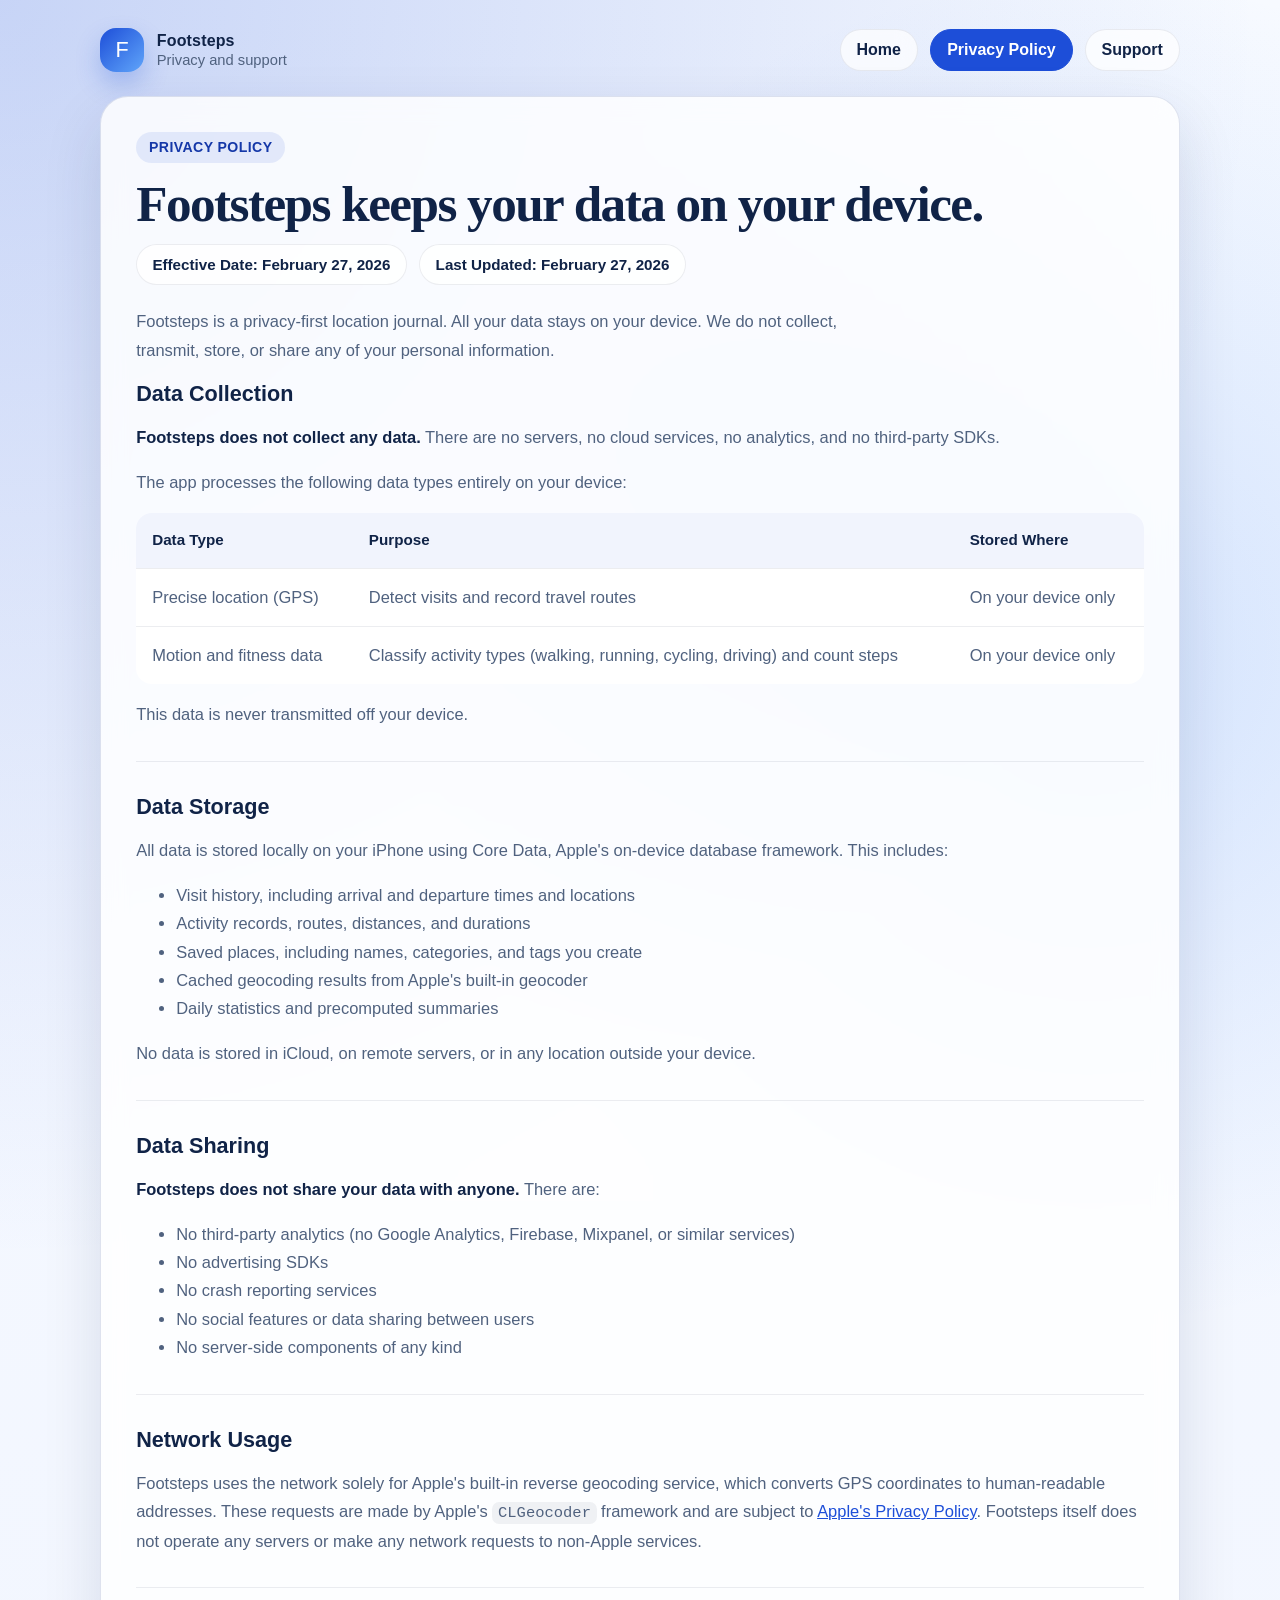
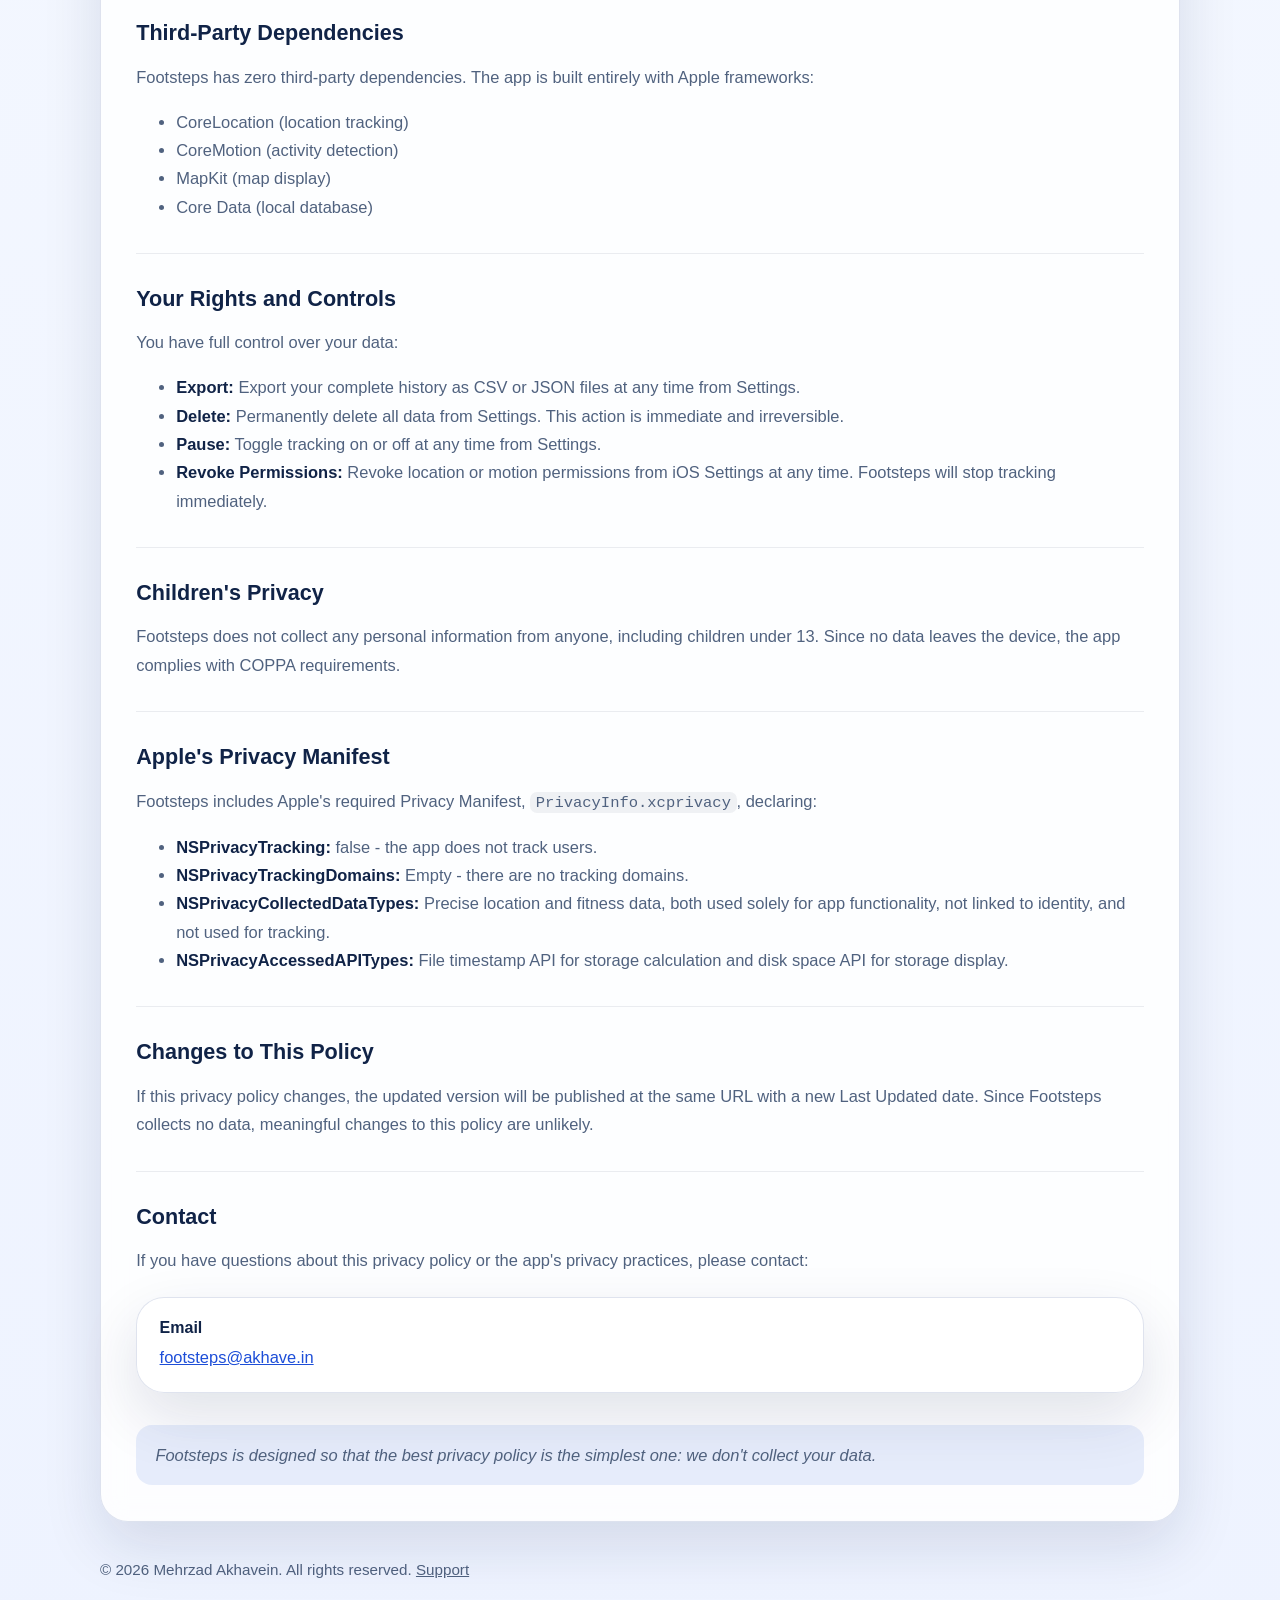
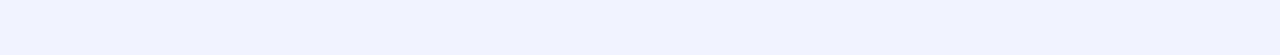
==== privacy/index.html @ 679100d1 "Initial Footsteps Pages site" ====
<!doctype html>
<html lang="en-CA">
  <head>
    <meta charset="utf-8">
    <meta name="viewport" content="width=device-width, initial-scale=1">
    <title>Footsteps Privacy Policy</title>
    <meta
      name="description"
      content="Privacy policy for Footsteps, a privacy-first location journal."
    >
    <link rel="canonical" href="https://footsteps.akhave.in/privacy/">
    <link rel="stylesheet" href="../styles.css">
  </head>
  <body>
    <div class="page">
      <header class="masthead">
        <a class="brand" href="../">
          <span class="brand-mark" aria-hidden="true">F</span>
          <span class="brand-copy">
            <strong>Footsteps</strong>
            <span>Privacy and support</span>
          </span>
        </a>
        <nav class="nav" aria-label="Primary">
          <a href="../">Home</a>
          <a class="active" href="./" aria-current="page">Privacy Policy</a>
          <a href="../support/">Support</a>
        </nav>
      </header>

      <main class="policy">
        <span class="eyebrow">Privacy Policy</span>
        <h1>Footsteps keeps your data on your device.</h1>
        <div class="policy-meta">
          <span class="pill">Effective Date: February 27, 2026</span>
          <span class="pill">Last Updated: February 27, 2026</span>
        </div>
        <p class="lede">
          Footsteps is a privacy-first location journal. All your data stays on your device. We do
          not collect, transmit, store, or share any of your personal information.
        </p>

        <section>
          <h2>Data Collection</h2>
          <p>
            <strong>Footsteps does not collect any data.</strong> There are no servers, no cloud
            services, no analytics, and no third-party SDKs.
          </p>
          <p>The app processes the following data types entirely on your device:</p>
          <table>
            <thead>
              <tr>
                <th scope="col">Data Type</th>
                <th scope="col">Purpose</th>
                <th scope="col">Stored Where</th>
              </tr>
            </thead>
            <tbody>
              <tr>
                <td>Precise location (GPS)</td>
                <td>Detect visits and record travel routes</td>
                <td>On your device only</td>
              </tr>
              <tr>
                <td>Motion and fitness data</td>
                <td>Classify activity types (walking, running, cycling, driving) and count steps</td>
                <td>On your device only</td>
              </tr>
            </tbody>
          </table>
          <p>This data is never transmitted off your device.</p>
        </section>

        <section>
          <h2>Data Storage</h2>
          <p>
            All data is stored locally on your iPhone using Core Data, Apple&apos;s on-device
            database framework. This includes:
          </p>
          <ul>
            <li>Visit history, including arrival and departure times and locations</li>
            <li>Activity records, routes, distances, and durations</li>
            <li>Saved places, including names, categories, and tags you create</li>
            <li>Cached geocoding results from Apple&apos;s built-in geocoder</li>
            <li>Daily statistics and precomputed summaries</li>
          </ul>
          <p>No data is stored in iCloud, on remote servers, or in any location outside your device.</p>
        </section>

        <section>
          <h2>Data Sharing</h2>
          <p><strong>Footsteps does not share your data with anyone.</strong> There are:</p>
          <ul>
            <li>No third-party analytics (no Google Analytics, Firebase, Mixpanel, or similar services)</li>
            <li>No advertising SDKs</li>
            <li>No crash reporting services</li>
            <li>No social features or data sharing between users</li>
            <li>No server-side components of any kind</li>
          </ul>
        </section>

        <section>
          <h2>Network Usage</h2>
          <p>
            Footsteps uses the network solely for Apple&apos;s built-in reverse geocoding service,
            which converts GPS coordinates to human-readable addresses. These requests are made by
            Apple&apos;s <code>CLGeocoder</code> framework and are subject to
            <a href="https://www.apple.com/legal/privacy/">Apple&apos;s Privacy Policy</a>.
            Footsteps itself does not operate any servers or make any network requests to non-Apple
            services.
          </p>
        </section>

        <section>
          <h2>Third-Party Dependencies</h2>
          <p>
            Footsteps has zero third-party dependencies. The app is built entirely with Apple
            frameworks:
          </p>
          <ul>
            <li>CoreLocation (location tracking)</li>
            <li>CoreMotion (activity detection)</li>
            <li>MapKit (map display)</li>
            <li>Core Data (local database)</li>
          </ul>
        </section>

        <section>
          <h2>Your Rights and Controls</h2>
          <p>You have full control over your data:</p>
          <ul>
            <li><strong>Export:</strong> Export your complete history as CSV or JSON files at any time from Settings.</li>
            <li><strong>Delete:</strong> Permanently delete all data from Settings. This action is immediate and irreversible.</li>
            <li><strong>Pause:</strong> Toggle tracking on or off at any time from Settings.</li>
            <li><strong>Revoke Permissions:</strong> Revoke location or motion permissions from iOS Settings at any time. Footsteps will stop tracking immediately.</li>
          </ul>
        </section>

        <section>
          <h2>Children&apos;s Privacy</h2>
          <p>
            Footsteps does not collect any personal information from anyone, including children
            under 13. Since no data leaves the device, the app complies with COPPA requirements.
          </p>
        </section>

        <section>
          <h2>Apple&apos;s Privacy Manifest</h2>
          <p>
            Footsteps includes Apple&apos;s required Privacy Manifest,
            <code>PrivacyInfo.xcprivacy</code>, declaring:
          </p>
          <ul>
            <li><strong>NSPrivacyTracking:</strong> false - the app does not track users.</li>
            <li><strong>NSPrivacyTrackingDomains:</strong> Empty - there are no tracking domains.</li>
            <li><strong>NSPrivacyCollectedDataTypes:</strong> Precise location and fitness data, both used solely for app functionality, not linked to identity, and not used for tracking.</li>
            <li><strong>NSPrivacyAccessedAPITypes:</strong> File timestamp API for storage calculation and disk space API for storage display.</li>
          </ul>
        </section>

        <section>
          <h2>Changes to This Policy</h2>
          <p>
            If this privacy policy changes, the updated version will be published at the same URL
            with a new Last Updated date. Since Footsteps collects no data, meaningful changes to
            this policy are unlikely.
          </p>
        </section>

        <section>
          <h2>Contact</h2>
          <p>If you have questions about this privacy policy or the app&apos;s privacy practices, please contact:</p>
          <div class="contact-card">
            <strong>Email</strong>
            <p><a href="mailto:footsteps@akhave.in">footsteps@akhave.in</a></p>
          </div>
          <p class="quote">
            Footsteps is designed so that the best privacy policy is the simplest one: we don&apos;t
            collect your data.
          </p>
        </section>
      </main>

      <footer class="footer">
        <p>
          © 2026 Mehrzad Akhavein. All rights reserved. <a href="../support/">Support</a>
        </p>
      </footer>
    </div>
  </body>
</html>
---- styles.css ----
:root {
  color-scheme: light;
  --bg: #eef3ff;
  --bg-accent: #dbe7ff;
  --surface: rgba(255, 255, 255, 0.84);
  --surface-strong: rgba(255, 255, 255, 0.96);
  --surface-border: rgba(28, 62, 132, 0.14);
  --text: #102347;
  --muted: #50627f;
  --primary: #1d4ed8;
  --primary-deep: #1538a8;
  --primary-soft: rgba(29, 78, 216, 0.1);
  --shadow: 0 24px 60px rgba(16, 35, 71, 0.12);
  --radius-xl: 28px;
  --radius-lg: 22px;
  --radius-md: 16px;
  --content-width: 1080px;
}

* {
  box-sizing: border-box;
}

html {
  font-size: 16px;
}

body {
  margin: 0;
  min-height: 100vh;
  font-family: "Avenir Next", "Segoe UI", "Helvetica Neue", sans-serif;
  color: var(--text);
  background:
    radial-gradient(circle at top left, rgba(29, 78, 216, 0.22), transparent 36%),
    radial-gradient(circle at 85% 20%, rgba(59, 130, 246, 0.18), transparent 24%),
    linear-gradient(180deg, #f7faff 0%, var(--bg) 100%);
}

a {
  color: var(--primary);
}

a:hover {
  color: var(--primary-deep);
}

.page {
  width: min(100% - 2rem, var(--content-width));
  margin: 0 auto;
  padding: 1.25rem 0 4rem;
}

.masthead {
  display: flex;
  align-items: center;
  justify-content: space-between;
  gap: 1rem;
  padding: 0.5rem 0 1.5rem;
}

.brand {
  display: inline-flex;
  align-items: center;
  gap: 0.8rem;
  color: inherit;
  text-decoration: none;
}

.brand-mark {
  display: inline-flex;
  align-items: center;
  justify-content: center;
  width: 2.75rem;
  height: 2.75rem;
  border-radius: 1rem;
  background: linear-gradient(135deg, var(--primary) 0%, #60a5fa 100%);
  color: #fff;
  font-size: 1.35rem;
  box-shadow: 0 12px 24px rgba(29, 78, 216, 0.25);
}

.brand-copy {
  display: flex;
  flex-direction: column;
  gap: 0.15rem;
}

.brand-copy strong {
  font-size: 1rem;
  font-weight: 700;
  letter-spacing: 0.01em;
}

.brand-copy span {
  color: var(--muted);
  font-size: 0.92rem;
}

.nav {
  display: flex;
  flex-wrap: wrap;
  gap: 0.75rem;
}

.nav a {
  display: inline-flex;
  align-items: center;
  justify-content: center;
  min-height: 2.5rem;
  padding: 0.7rem 1rem;
  border-radius: 999px;
  background: rgba(255, 255, 255, 0.72);
  border: 1px solid rgba(16, 35, 71, 0.08);
  text-decoration: none;
  font-weight: 600;
  color: var(--text);
  backdrop-filter: blur(10px);
}

.nav a.active,
.nav a:hover {
  background: var(--primary);
  border-color: var(--primary);
  color: #fff;
}

.hero,
.panel,
.policy,
.support-card,
.contact-card {
  background: var(--surface);
  border: 1px solid var(--surface-border);
  border-radius: var(--radius-xl);
  box-shadow: var(--shadow);
  backdrop-filter: blur(12px);
}

.hero {
  overflow: hidden;
  padding: 2.5rem;
  position: relative;
}

.hero::after {
  content: "";
  position: absolute;
  inset: auto -8rem -8rem auto;
  width: 18rem;
  height: 18rem;
  border-radius: 50%;
  background: radial-gradient(circle, rgba(96, 165, 250, 0.3), transparent 65%);
}

.eyebrow {
  display: inline-flex;
  align-items: center;
  gap: 0.45rem;
  padding: 0.45rem 0.8rem;
  border-radius: 999px;
  background: var(--primary-soft);
  color: var(--primary-deep);
  font-size: 0.88rem;
  font-weight: 700;
  letter-spacing: 0.03em;
  text-transform: uppercase;
}

.hero h1,
.policy h1,
.support-card h1 {
  margin: 1rem 0 0.85rem;
  font-family: "Iowan Old Style", "Palatino Linotype", "Book Antiqua", serif;
  font-size: clamp(2.3rem, 5vw, 4.4rem);
  line-height: 0.96;
  letter-spacing: -0.03em;
}

.policy h1,
.support-card h1 {
  font-size: clamp(2rem, 4vw, 3.25rem);
}

.hero p,
.lede,
.support-card p,
.policy p,
.policy li,
.policy td,
.policy th {
  color: var(--muted);
  font-size: 1.03rem;
  line-height: 1.72;
}

.hero p,
.lede,
.support-card .lede {
  max-width: 48rem;
  font-size: 1.12rem;
}

.hero-actions {
  display: flex;
  flex-wrap: wrap;
  gap: 0.9rem;
  margin-top: 1.7rem;
}

.button,
.button-secondary {
  display: inline-flex;
  align-items: center;
  justify-content: center;
  min-height: 3rem;
  padding: 0.85rem 1.15rem;
  border-radius: 999px;
  border: 1px solid transparent;
  text-decoration: none;
  font-weight: 700;
}

.button {
  background: var(--primary);
  color: #fff;
}

.button:hover {
  background: var(--primary-deep);
  color: #fff;
}

.button-secondary {
  background: rgba(255, 255, 255, 0.75);
  border-color: rgba(16, 35, 71, 0.1);
  color: var(--text);
}

.button-secondary:hover {
  background: rgba(255, 255, 255, 0.96);
}

.grid {
  display: grid;
  grid-template-columns: repeat(12, 1fr);
  gap: 1.2rem;
  margin-top: 1.35rem;
}

.panel {
  padding: 1.5rem;
}

.panel h2,
.policy h2,
.support-card h2 {
  margin: 0 0 0.65rem;
  font-size: 1.35rem;
}

.panel p {
  margin: 0;
  color: var(--muted);
  line-height: 1.65;
}

.span-7 {
  grid-column: span 7;
}

.span-5 {
  grid-column: span 5;
}

.metric-list,
.link-list,
.support-list {
  margin: 0;
  padding-left: 1.2rem;
  color: var(--muted);
}

.metric-list li,
.link-list li,
.support-list li {
  margin-bottom: 0.65rem;
}

.policy,
.support-card {
  padding: 2.2rem;
}

.policy-meta {
  display: flex;
  flex-wrap: wrap;
  gap: 0.8rem;
  margin: 1rem 0 1.4rem;
}

.pill {
  display: inline-flex;
  align-items: center;
  gap: 0.5rem;
  padding: 0.7rem 0.95rem;
  border-radius: 999px;
  background: rgba(255, 255, 255, 0.82);
  border: 1px solid rgba(16, 35, 71, 0.08);
  color: var(--text);
  font-size: 0.95rem;
  font-weight: 600;
}

.policy section + section,
.support-card section + section {
  margin-top: 2rem;
  padding-top: 2rem;
  border-top: 1px solid rgba(16, 35, 71, 0.08);
}

.policy strong,
.support-card strong,
.panel strong {
  color: var(--text);
}

code {
  padding: 0.12rem 0.35rem;
  border-radius: 0.45rem;
  background: rgba(16, 35, 71, 0.06);
  font-family: "SFMono-Regular", "Menlo", "Monaco", monospace;
  font-size: 0.94em;
}

.policy table {
  width: 100%;
  border-collapse: collapse;
  overflow: hidden;
  margin-top: 1rem;
  border-radius: var(--radius-md);
  background: var(--surface-strong);
}

.policy th,
.policy td {
  padding: 0.9rem 1rem;
  text-align: left;
  vertical-align: top;
  border-bottom: 1px solid rgba(16, 35, 71, 0.08);
}

.policy th {
  color: var(--text);
  background: rgba(29, 78, 216, 0.06);
  font-size: 0.95rem;
}

.policy tr:last-child td {
  border-bottom: 0;
}

.quote {
  margin: 2rem 0 0;
  padding: 1rem 1.2rem;
  border-radius: var(--radius-md);
  background: var(--primary-soft);
  color: var(--primary-deep);
  font-style: italic;
}

.contact-card {
  margin-top: 1.4rem;
  padding: 1.3rem 1.4rem;
  background: var(--surface-strong);
}

.contact-card p {
  margin: 0.4rem 0 0;
}

.footer {
  padding: 1.5rem 0 0;
  color: var(--muted);
  font-size: 0.95rem;
}

.footer a {
  color: inherit;
}

@media (max-width: 860px) {
  .page {
    width: min(100% - 1.2rem, var(--content-width));
    padding-top: 0.8rem;
  }

  .masthead {
    flex-direction: column;
    align-items: flex-start;
  }

  .hero,
  .policy,
  .support-card {
    padding: 1.5rem;
  }

  .span-7,
  .span-5 {
    grid-column: 1 / -1;
  }
}

@media (max-width: 640px) {
  .nav {
    width: 100%;
  }

  .nav a {
    flex: 1 1 100%;
  }

  .policy table,
  .policy thead,
  .policy tbody,
  .policy th,
  .policy td,
  .policy tr {
    display: block;
  }

  .policy thead {
    display: none;
  }

  .policy tr {
    margin-bottom: 0.85rem;
    border-radius: var(--radius-md);
    background: var(--surface-strong);
    overflow: hidden;
  }

  .policy td {
    border: 0;
    padding: 0.8rem 1rem;
  }

  .policy td::before {
    display: block;
    margin-bottom: 0.15rem;
    color: var(--text);
    font-size: 0.82rem;
    font-weight: 700;
    text-transform: uppercase;
    letter-spacing: 0.04em;
  }

  .policy td:nth-child(1)::before {
    content: "Data Type";
  }

  .policy td:nth-child(2)::before {
    content: "Purpose";
  }

  .policy td:nth-child(3)::before {
    content: "Stored Where";
  }
}
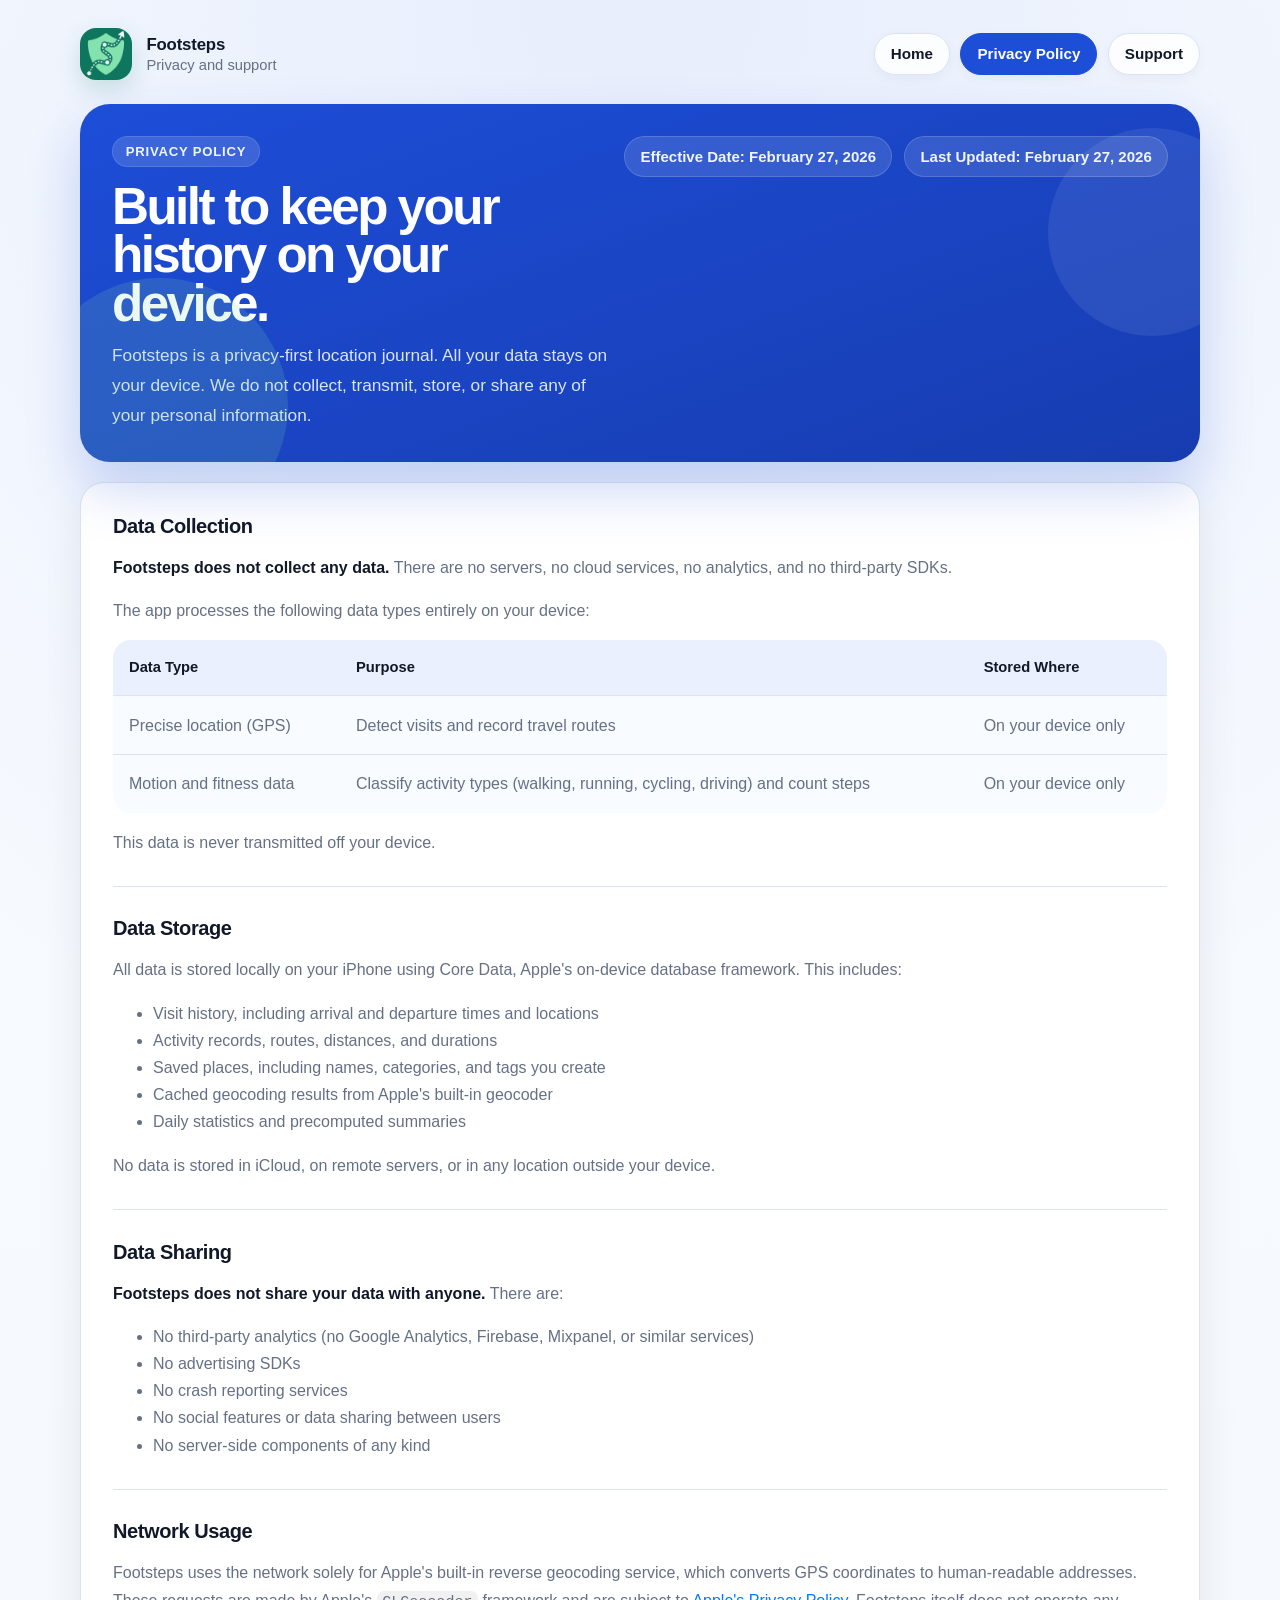
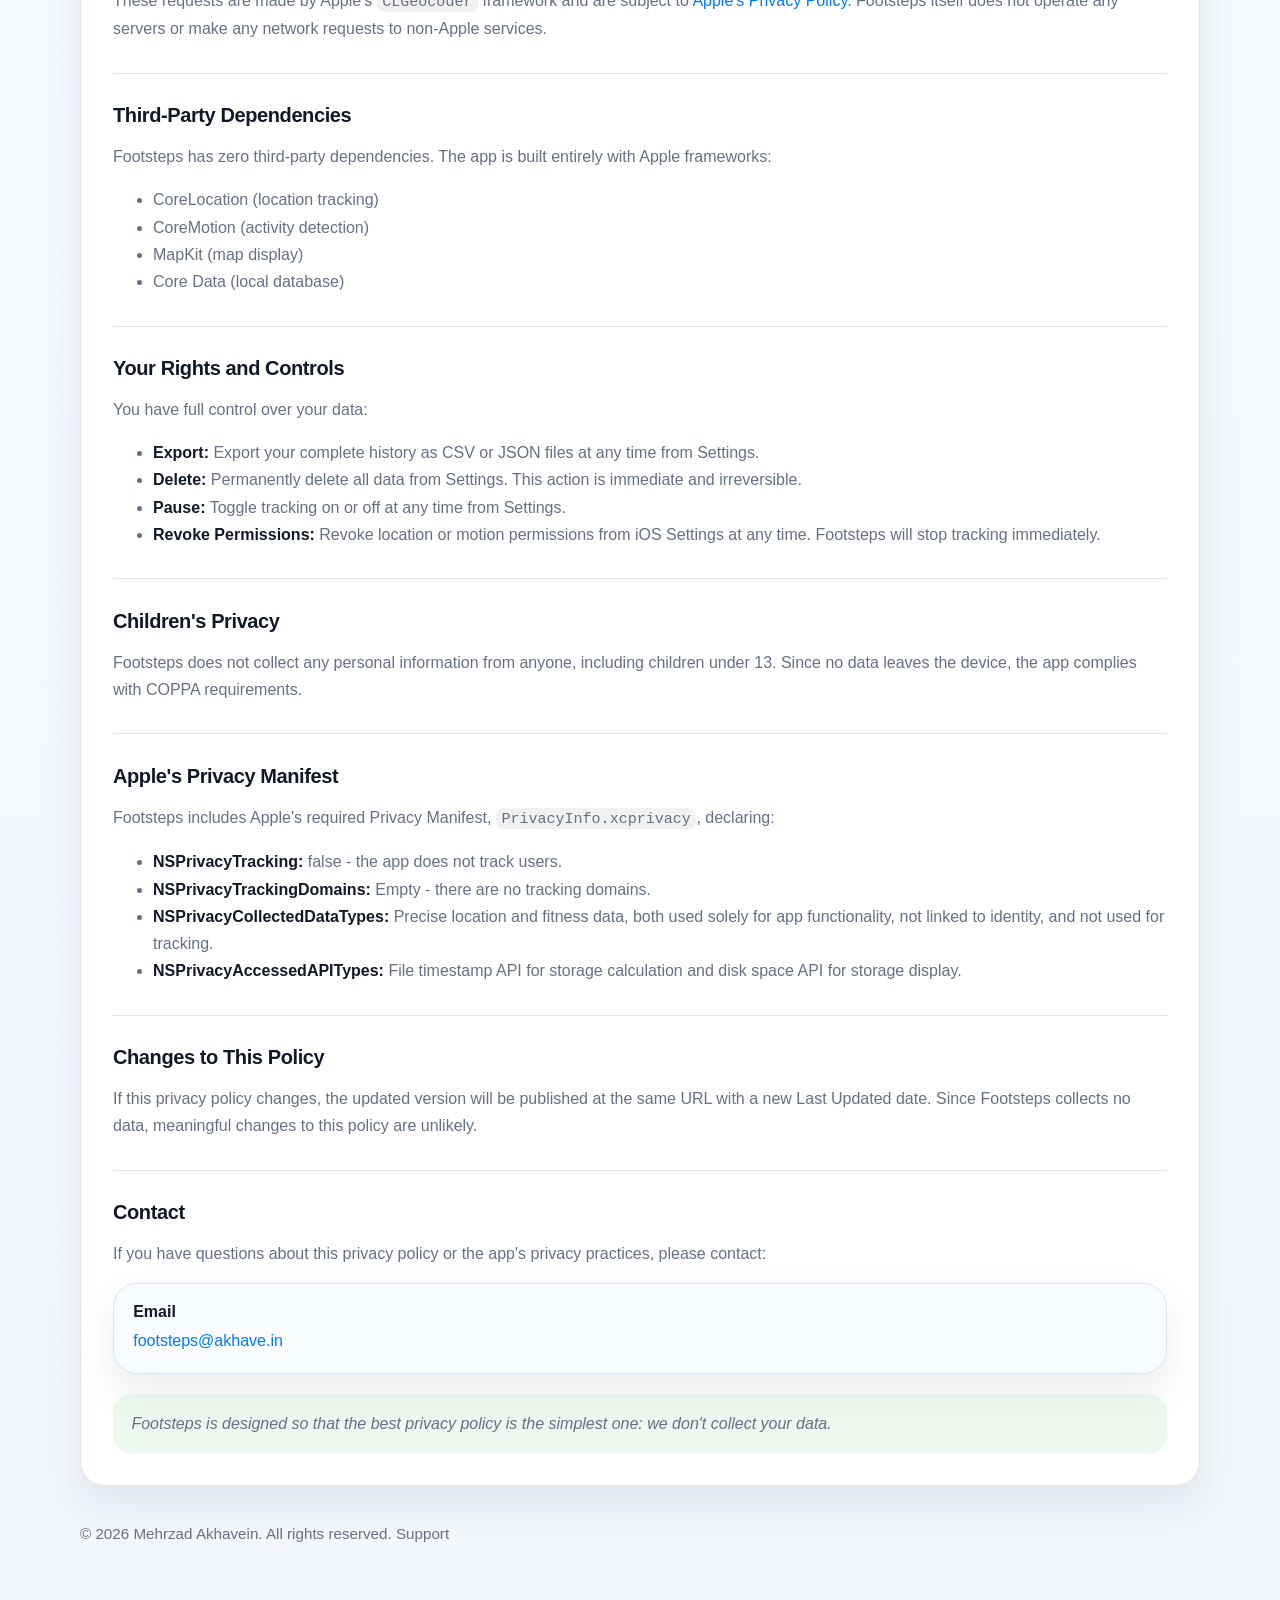
==== commit c88da550: "Match Pages theme to app branding" ====
--- a/privacy/index.html
+++ b/privacy/index.html
@@ -4,18 +4,20 @@
     <meta charset="utf-8">
     <meta name="viewport" content="width=device-width, initial-scale=1">
     <title>Footsteps Privacy Policy</title>
+    <meta name="theme-color" content="#1D4ED8">
     <meta
       name="description"
       content="Privacy policy for Footsteps, a privacy-first location journal."
     >
     <link rel="canonical" href="https://footsteps.akhave.in/privacy/">
+    <link rel="icon" type="image/png" href="../assets/app-icon.png">
     <link rel="stylesheet" href="../styles.css">
   </head>
   <body>
     <div class="page">
       <header class="masthead">
         <a class="brand" href="../">
-          <span class="brand-mark" aria-hidden="true">F</span>
+          <img class="brand-mark" src="../assets/app-icon.png" alt="">
           <span class="brand-copy">
             <strong>Footsteps</strong>
             <span>Privacy and support</span>
@@ -28,18 +30,23 @@
         </nav>
       </header>
 
-      <main class="policy">
-        <span class="eyebrow">Privacy Policy</span>
-        <h1>Footsteps keeps your data on your device.</h1>
-        <div class="policy-meta">
-          <span class="pill">Effective Date: February 27, 2026</span>
-          <span class="pill">Last Updated: February 27, 2026</span>
-        </div>
-        <p class="lede">
-          Footsteps is a privacy-first location journal. All your data stays on your device. We do
-          not collect, transmit, store, or share any of your personal information.
-        </p>
+      <main class="content-stack">
+        <section class="page-banner">
+          <div>
+            <span class="eyebrow">Privacy Policy</span>
+            <h1>Built to keep your history on your device.</h1>
+            <p class="lede">
+              Footsteps is a privacy-first location journal. All your data stays on your device. We
+              do not collect, transmit, store, or share any of your personal information.
+            </p>
+          </div>
+          <div class="policy-meta">
+            <span class="pill">Effective Date: February 27, 2026</span>
+            <span class="pill">Last Updated: February 27, 2026</span>
+          </div>
+        </section>
 
+        <article class="policy-card">
         <section>
           <h2>Data Collection</h2>
           <p>
@@ -179,6 +186,7 @@
             collect your data.
           </p>
         </section>
+        </article>
       </main>
 
       <footer class="footer">
--- a/styles.css
+++ b/styles.css
@@ -1,20 +1,23 @@
 :root {
   color-scheme: light;
-  --bg: #eef3ff;
-  --bg-accent: #dbe7ff;
-  --surface: rgba(255, 255, 255, 0.84);
-  --surface-strong: rgba(255, 255, 255, 0.96);
-  --surface-border: rgba(28, 62, 132, 0.14);
-  --text: #102347;
-  --muted: #50627f;
-  --primary: #1d4ed8;
-  --primary-deep: #1538a8;
-  --primary-soft: rgba(29, 78, 216, 0.1);
-  --shadow: 0 24px 60px rgba(16, 35, 71, 0.12);
-  --radius-xl: 28px;
-  --radius-lg: 22px;
-  --radius-md: 16px;
-  --content-width: 1080px;
+  --launch-blue: #1d4ed8;
+  --launch-blue-deep: #173cb0;
+  --accent-blue: #007aff;
+  --accent-blue-dark: #0a84ff;
+  --mint: #84d8aa;
+  --mint-deep: #147a68;
+  --bg: #f3f6fb;
+  --bg-soft: #e8eef8;
+  --surface: #ffffff;
+  --surface-alt: #f8fbff;
+  --surface-border: #dbe4f0;
+  --text: #111827;
+  --muted: #667085;
+  --shadow: 0 18px 40px rgba(17, 24, 39, 0.08);
+  --radius-xl: 30px;
+  --radius-lg: 24px;
+  --radius-md: 18px;
+  --content-width: 1120px;
 }
 
 * {
@@ -28,26 +31,45 @@
 body {
   margin: 0;
   min-height: 100vh;
-  font-family: "Avenir Next", "Segoe UI", "Helvetica Neue", sans-serif;
+  font-family: -apple-system, BlinkMacSystemFont, "SF Pro Text", "Segoe UI", sans-serif;
   color: var(--text);
   background:
-    radial-gradient(circle at top left, rgba(29, 78, 216, 0.22), transparent 36%),
-    radial-gradient(circle at 85% 20%, rgba(59, 130, 246, 0.18), transparent 24%),
-    linear-gradient(180deg, #f7faff 0%, var(--bg) 100%);
+    radial-gradient(circle at top, rgba(29, 78, 216, 0.08), transparent 35%),
+    linear-gradient(180deg, #f8fbff 0%, var(--bg) 100%);
 }
 
 a {
-  color: var(--primary);
+  color: var(--accent-blue);
+  text-decoration: none;
 }
 
 a:hover {
-  color: var(--primary-deep);
+  color: var(--launch-blue);
+}
+
+a:focus-visible,
+button:focus-visible {
+  outline: 3px solid rgba(0, 122, 255, 0.3);
+  outline-offset: 3px;
+}
+
+img {
+  max-width: 100%;
+  display: block;
+}
+
+code {
+  padding: 0.1rem 0.35rem;
+  border-radius: 0.45rem;
+  background: rgba(17, 24, 39, 0.06);
+  font-family: "SFMono-Regular", "Menlo", "Monaco", monospace;
+  font-size: 0.94em;
 }
 
 .page {
   width: min(100% - 2rem, var(--content-width));
   margin: 0 auto;
-  padding: 1.25rem 0 4rem;
+  padding: 1rem 0 4rem;
 }
 
 .masthead {
@@ -55,40 +77,33 @@
   align-items: center;
   justify-content: space-between;
   gap: 1rem;
-  padding: 0.5rem 0 1.5rem;
+  padding: 0.75rem 0 1.5rem;
 }
 
 .brand {
   display: inline-flex;
   align-items: center;
-  gap: 0.8rem;
+  gap: 0.9rem;
   color: inherit;
-  text-decoration: none;
 }
 
 .brand-mark {
-  display: inline-flex;
-  align-items: center;
-  justify-content: center;
-  width: 2.75rem;
-  height: 2.75rem;
+  width: 3.25rem;
+  height: 3.25rem;
   border-radius: 1rem;
-  background: linear-gradient(135deg, var(--primary) 0%, #60a5fa 100%);
-  color: #fff;
-  font-size: 1.35rem;
-  box-shadow: 0 12px 24px rgba(29, 78, 216, 0.25);
+  box-shadow: 0 10px 24px rgba(20, 122, 104, 0.18);
 }
 
 .brand-copy {
   display: flex;
   flex-direction: column;
-  gap: 0.15rem;
+  gap: 0.1rem;
 }
 
 .brand-copy strong {
-  font-size: 1rem;
+  font-size: 1.05rem;
   font-weight: 700;
-  letter-spacing: 0.01em;
+  letter-spacing: -0.01em;
 }
 
 .brand-copy span {
@@ -99,112 +114,122 @@
 .nav {
   display: flex;
   flex-wrap: wrap;
-  gap: 0.75rem;
+  gap: 0.65rem;
 }
 
 .nav a {
   display: inline-flex;
   align-items: center;
   justify-content: center;
-  min-height: 2.5rem;
+  min-height: 2.65rem;
   padding: 0.7rem 1rem;
   border-radius: 999px;
-  background: rgba(255, 255, 255, 0.72);
-  border: 1px solid rgba(16, 35, 71, 0.08);
-  text-decoration: none;
+  background: rgba(255, 255, 255, 0.88);
+  border: 1px solid var(--surface-border);
+  color: var(--text);
+  font-size: 0.95rem;
   font-weight: 600;
-  color: var(--text);
-  backdrop-filter: blur(10px);
+  box-shadow: 0 4px 12px rgba(17, 24, 39, 0.04);
 }
 
 .nav a.active,
 .nav a:hover {
-  background: var(--primary);
-  border-color: var(--primary);
+  background: var(--launch-blue);
+  border-color: var(--launch-blue);
   color: #fff;
 }
 
 .hero,
-.panel,
-.policy,
-.support-card,
-.contact-card {
-  background: var(--surface);
-  border: 1px solid var(--surface-border);
+.page-banner {
+  position: relative;
+  overflow: hidden;
   border-radius: var(--radius-xl);
-  box-shadow: var(--shadow);
-  backdrop-filter: blur(12px);
-}
-
-.hero {
-  overflow: hidden;
-  padding: 2.5rem;
-  position: relative;
-}
-
-.hero::after {
+  background: linear-gradient(160deg, var(--launch-blue) 0%, var(--launch-blue-deep) 100%);
+  box-shadow: 0 28px 54px rgba(29, 78, 216, 0.22);
+}
+
+.hero::before,
+.page-banner::before {
   content: "";
   position: absolute;
-  inset: auto -8rem -8rem auto;
-  width: 18rem;
-  height: 18rem;
+  inset: auto auto -4.5rem -3rem;
+  width: 16rem;
+  height: 16rem;
   border-radius: 50%;
-  background: radial-gradient(circle, rgba(96, 165, 250, 0.3), transparent 65%);
+  background: rgba(132, 216, 170, 0.16);
+}
+
+.hero::after,
+.page-banner::after {
+  content: "";
+  position: absolute;
+  inset: 1.5rem -3.5rem auto auto;
+  width: 13rem;
+  height: 13rem;
+  border-radius: 50%;
+  background: rgba(255, 255, 255, 0.08);
+}
+
+.hero {
+  display: grid;
+  grid-template-columns: minmax(0, 1.2fr) minmax(280px, 0.8fr);
+  gap: 1.4rem;
+  padding: 2.2rem;
+}
+
+.page-banner {
+  display: grid;
+  grid-template-columns: minmax(0, 1fr) auto;
+  gap: 1rem;
+  padding: 2rem;
 }
 
 .eyebrow {
   display: inline-flex;
   align-items: center;
   gap: 0.45rem;
+  width: fit-content;
   padding: 0.45rem 0.8rem;
   border-radius: 999px;
-  background: var(--primary-soft);
-  color: var(--primary-deep);
-  font-size: 0.88rem;
+  background: rgba(255, 255, 255, 0.14);
+  border: 1px solid rgba(255, 255, 255, 0.12);
+  color: #eff6ff;
+  font-size: 0.82rem;
   font-weight: 700;
-  letter-spacing: 0.03em;
+  letter-spacing: 0.06em;
   text-transform: uppercase;
 }
 
 .hero h1,
-.policy h1,
-.support-card h1 {
-  margin: 1rem 0 0.85rem;
-  font-family: "Iowan Old Style", "Palatino Linotype", "Book Antiqua", serif;
-  font-size: clamp(2.3rem, 5vw, 4.4rem);
-  line-height: 0.96;
-  letter-spacing: -0.03em;
-}
-
-.policy h1,
-.support-card h1 {
-  font-size: clamp(2rem, 4vw, 3.25rem);
+.page-banner h1 {
+  margin: 0.95rem 0 0.8rem;
+  max-width: 12ch;
+  color: #fff;
+  font-family: -apple-system, BlinkMacSystemFont, "SF Pro Display", sans-serif;
+  font-size: clamp(2.35rem, 4.8vw, 4.5rem);
+  line-height: 0.95;
+  letter-spacing: -0.05em;
+}
+
+.page-banner h1 {
+  max-width: 14ch;
+  font-size: clamp(2rem, 4vw, 3.4rem);
 }
 
 .hero p,
-.lede,
-.support-card p,
-.policy p,
-.policy li,
-.policy td,
-.policy th {
-  color: var(--muted);
-  font-size: 1.03rem;
+.page-banner p {
+  margin: 0;
+  max-width: 40rem;
+  color: rgba(239, 246, 255, 0.9);
+  font-size: 1.08rem;
   line-height: 1.72;
-}
-
-.hero p,
-.lede,
-.support-card .lede {
-  max-width: 48rem;
-  font-size: 1.12rem;
 }
 
 .hero-actions {
   display: flex;
   flex-wrap: wrap;
-  gap: 0.9rem;
-  margin-top: 1.7rem;
+  gap: 0.85rem;
+  margin-top: 1.5rem;
 }
 
 .button,
@@ -216,35 +241,99 @@
   padding: 0.85rem 1.15rem;
   border-radius: 999px;
   border: 1px solid transparent;
-  text-decoration: none;
   font-weight: 700;
 }
 
 .button {
-  background: var(--primary);
+  background: #fff;
+  color: var(--launch-blue);
+}
+
+.button:hover {
+  color: var(--launch-blue-deep);
+}
+
+.button-secondary {
+  background: rgba(255, 255, 255, 0.08);
+  border-color: rgba(255, 255, 255, 0.16);
   color: #fff;
 }
 
-.button:hover {
-  background: var(--primary-deep);
+.button-secondary:hover {
   color: #fff;
-}
-
-.button-secondary {
-  background: rgba(255, 255, 255, 0.75);
-  border-color: rgba(16, 35, 71, 0.1);
-  color: var(--text);
-}
-
-.button-secondary:hover {
-  background: rgba(255, 255, 255, 0.96);
+  background: rgba(255, 255, 255, 0.14);
+}
+
+.hero-preview {
+  position: relative;
+  z-index: 1;
+  align-self: stretch;
+  padding: 1.35rem;
+  border-radius: 26px;
+  background: linear-gradient(180deg, rgba(20, 122, 104, 0.96), rgba(19, 101, 88, 0.96));
+  border: 1px solid rgba(255, 255, 255, 0.08);
+  color: #ecfdf5;
+  box-shadow: inset 0 1px 0 rgba(255, 255, 255, 0.1);
+}
+
+.hero-preview::after {
+  content: "";
+  position: absolute;
+  inset: auto -2rem -2rem auto;
+  width: 8rem;
+  height: 8rem;
+  border-radius: 50%;
+  background: rgba(132, 216, 170, 0.2);
+}
+
+.hero-icon {
+  width: 5.5rem;
+  height: 5.5rem;
+  border-radius: 1.5rem;
+  box-shadow: 0 16px 32px rgba(0, 0, 0, 0.16);
+}
+
+.hero-preview-copy {
+  margin-top: 1rem;
+}
+
+.hero-preview-copy strong {
+  display: block;
+  font-size: 1.25rem;
+  font-weight: 700;
+}
+
+.hero-preview-copy span {
+  display: block;
+  margin-top: 0.2rem;
+  color: rgba(236, 253, 245, 0.84);
+}
+
+.hero-list {
+  margin: 1.15rem 0 0;
+  padding-left: 1.2rem;
+}
+
+.hero-list li {
+  margin-bottom: 0.8rem;
+  line-height: 1.55;
 }
 
 .grid {
   display: grid;
-  grid-template-columns: repeat(12, 1fr);
-  gap: 1.2rem;
-  margin-top: 1.35rem;
+  grid-template-columns: repeat(12, minmax(0, 1fr));
+  gap: 1rem;
+  margin-top: 1.2rem;
+}
+
+.panel,
+.policy-card,
+.support-card,
+.contact-card {
+  background: var(--surface);
+  border: 1px solid var(--surface-border);
+  border-radius: var(--radius-lg);
+  box-shadow: var(--shadow);
 }
 
 .panel {
@@ -252,16 +341,21 @@
 }
 
 .panel h2,
-.policy h2,
+.policy-card h2,
 .support-card h2 {
   margin: 0 0 0.65rem;
-  font-size: 1.35rem;
-}
-
-.panel p {
-  margin: 0;
+  font-size: 1.25rem;
+  letter-spacing: -0.02em;
+}
+
+.panel p,
+.support-card p,
+.policy-card p,
+.policy-card li,
+.policy-card td,
+.policy-card th {
   color: var(--muted);
-  line-height: 1.65;
+  line-height: 1.7;
 }
 
 .span-7 {
@@ -276,106 +370,111 @@
 .link-list,
 .support-list {
   margin: 0;
-  padding-left: 1.2rem;
+  padding-left: 1.15rem;
   color: var(--muted);
 }
 
 .metric-list li,
 .link-list li,
 .support-list li {
-  margin-bottom: 0.65rem;
-}
-
-.policy,
+  margin-bottom: 0.7rem;
+}
+
+.content-stack {
+  display: grid;
+  gap: 1.2rem;
+}
+
+.policy-card,
 .support-card {
-  padding: 2.2rem;
+  padding: 2rem;
 }
 
 .policy-meta {
   display: flex;
   flex-wrap: wrap;
-  gap: 0.8rem;
-  margin: 1rem 0 1.4rem;
+  gap: 0.75rem;
+  justify-content: flex-end;
+  align-content: flex-start;
+  position: relative;
+  z-index: 1;
 }
 
 .pill {
   display: inline-flex;
   align-items: center;
-  gap: 0.5rem;
+  min-height: 2.5rem;
   padding: 0.7rem 0.95rem;
   border-radius: 999px;
-  background: rgba(255, 255, 255, 0.82);
-  border: 1px solid rgba(16, 35, 71, 0.08);
-  color: var(--text);
-  font-size: 0.95rem;
+  background: rgba(255, 255, 255, 0.12);
+  border: 1px solid rgba(255, 255, 255, 0.16);
+  color: #eff6ff;
+  font-size: 0.94rem;
   font-weight: 600;
 }
 
-.policy section + section,
+.lede {
+  margin-top: 0.85rem;
+  font-size: 1.08rem;
+  line-height: 1.72;
+}
+
+.policy-card section + section,
 .support-card section + section {
-  margin-top: 2rem;
-  padding-top: 2rem;
-  border-top: 1px solid rgba(16, 35, 71, 0.08);
-}
-
-.policy strong,
+  margin-top: 1.9rem;
+  padding-top: 1.9rem;
+  border-top: 1px solid var(--surface-border);
+}
+
+.policy-card strong,
 .support-card strong,
 .panel strong {
   color: var(--text);
 }
 
-code {
-  padding: 0.12rem 0.35rem;
-  border-radius: 0.45rem;
-  background: rgba(16, 35, 71, 0.06);
-  font-family: "SFMono-Regular", "Menlo", "Monaco", monospace;
-  font-size: 0.94em;
-}
-
-.policy table {
+.policy-card table {
   width: 100%;
   border-collapse: collapse;
-  overflow: hidden;
   margin-top: 1rem;
   border-radius: var(--radius-md);
-  background: var(--surface-strong);
-}
-
-.policy th,
-.policy td {
-  padding: 0.9rem 1rem;
+  overflow: hidden;
+  background: var(--surface-alt);
+}
+
+.policy-card th,
+.policy-card td {
+  padding: 0.95rem 1rem;
   text-align: left;
   vertical-align: top;
-  border-bottom: 1px solid rgba(16, 35, 71, 0.08);
-}
-
-.policy th {
+  border-bottom: 1px solid var(--surface-border);
+}
+
+.policy-card th {
   color: var(--text);
   background: rgba(29, 78, 216, 0.06);
-  font-size: 0.95rem;
-}
-
-.policy tr:last-child td {
+  font-size: 0.92rem;
+}
+
+.policy-card tr:last-child td {
   border-bottom: 0;
 }
 
-.quote {
-  margin: 2rem 0 0;
-  padding: 1rem 1.2rem;
-  border-radius: var(--radius-md);
-  background: var(--primary-soft);
-  color: var(--primary-deep);
-  font-style: italic;
-}
-
 .contact-card {
-  margin-top: 1.4rem;
-  padding: 1.3rem 1.4rem;
-  background: var(--surface-strong);
+  padding: 1.15rem 1.2rem;
+  background: var(--surface-alt);
 }
 
 .contact-card p {
   margin: 0.4rem 0 0;
+}
+
+.quote {
+  margin: 1.25rem 0 0;
+  padding: 1rem 1.15rem;
+  border-radius: var(--radius-md);
+  background: rgba(132, 216, 170, 0.16);
+  color: #125748;
+  font-style: italic;
 }
 
 .footer {
@@ -388,10 +487,25 @@
   color: inherit;
 }
 
-@media (max-width: 860px) {
+@media (max-width: 920px) {
+  .hero,
+  .page-banner {
+    grid-template-columns: 1fr;
+  }
+
+  .policy-meta {
+    justify-content: flex-start;
+  }
+
+  .span-7,
+  .span-5 {
+    grid-column: 1 / -1;
+  }
+}
+
+@media (max-width: 760px) {
   .page {
-    width: min(100% - 1.2rem, var(--content-width));
-    padding-top: 0.8rem;
+    width: min(100% - 1.1rem, var(--content-width));
   }
 
   .masthead {
@@ -400,18 +514,12 @@
   }
 
   .hero,
-  .policy,
+  .page-banner,
+  .policy-card,
   .support-card {
-    padding: 1.5rem;
-  }
-
-  .span-7,
-  .span-5 {
-    grid-column: 1 / -1;
-  }
-}
-
-@media (max-width: 640px) {
+    padding: 1.35rem;
+  }
+
   .nav {
     width: 100%;
   }
@@ -419,51 +527,53 @@
   .nav a {
     flex: 1 1 100%;
   }
-
-  .policy table,
-  .policy thead,
-  .policy tbody,
-  .policy th,
-  .policy td,
-  .policy tr {
+}
+
+@media (max-width: 640px) {
+  .policy-card table,
+  .policy-card thead,
+  .policy-card tbody,
+  .policy-card th,
+  .policy-card td,
+  .policy-card tr {
     display: block;
   }
 
-  .policy thead {
+  .policy-card thead {
     display: none;
   }
 
-  .policy tr {
+  .policy-card tr {
     margin-bottom: 0.85rem;
     border-radius: var(--radius-md);
-    background: var(--surface-strong);
     overflow: hidden;
-  }
-
-  .policy td {
+    background: var(--surface-alt);
+  }
+
+  .policy-card td {
     border: 0;
     padding: 0.8rem 1rem;
   }
 
-  .policy td::before {
+  .policy-card td::before {
     display: block;
     margin-bottom: 0.15rem;
     color: var(--text);
-    font-size: 0.82rem;
+    font-size: 0.8rem;
     font-weight: 700;
     text-transform: uppercase;
     letter-spacing: 0.04em;
   }
 
-  .policy td:nth-child(1)::before {
+  .policy-card td:nth-child(1)::before {
     content: "Data Type";
   }
 
-  .policy td:nth-child(2)::before {
+  .policy-card td:nth-child(2)::before {
     content: "Purpose";
   }
 
-  .policy td:nth-child(3)::before {
+  .policy-card td:nth-child(3)::before {
     content: "Stored Where";
   }
 }
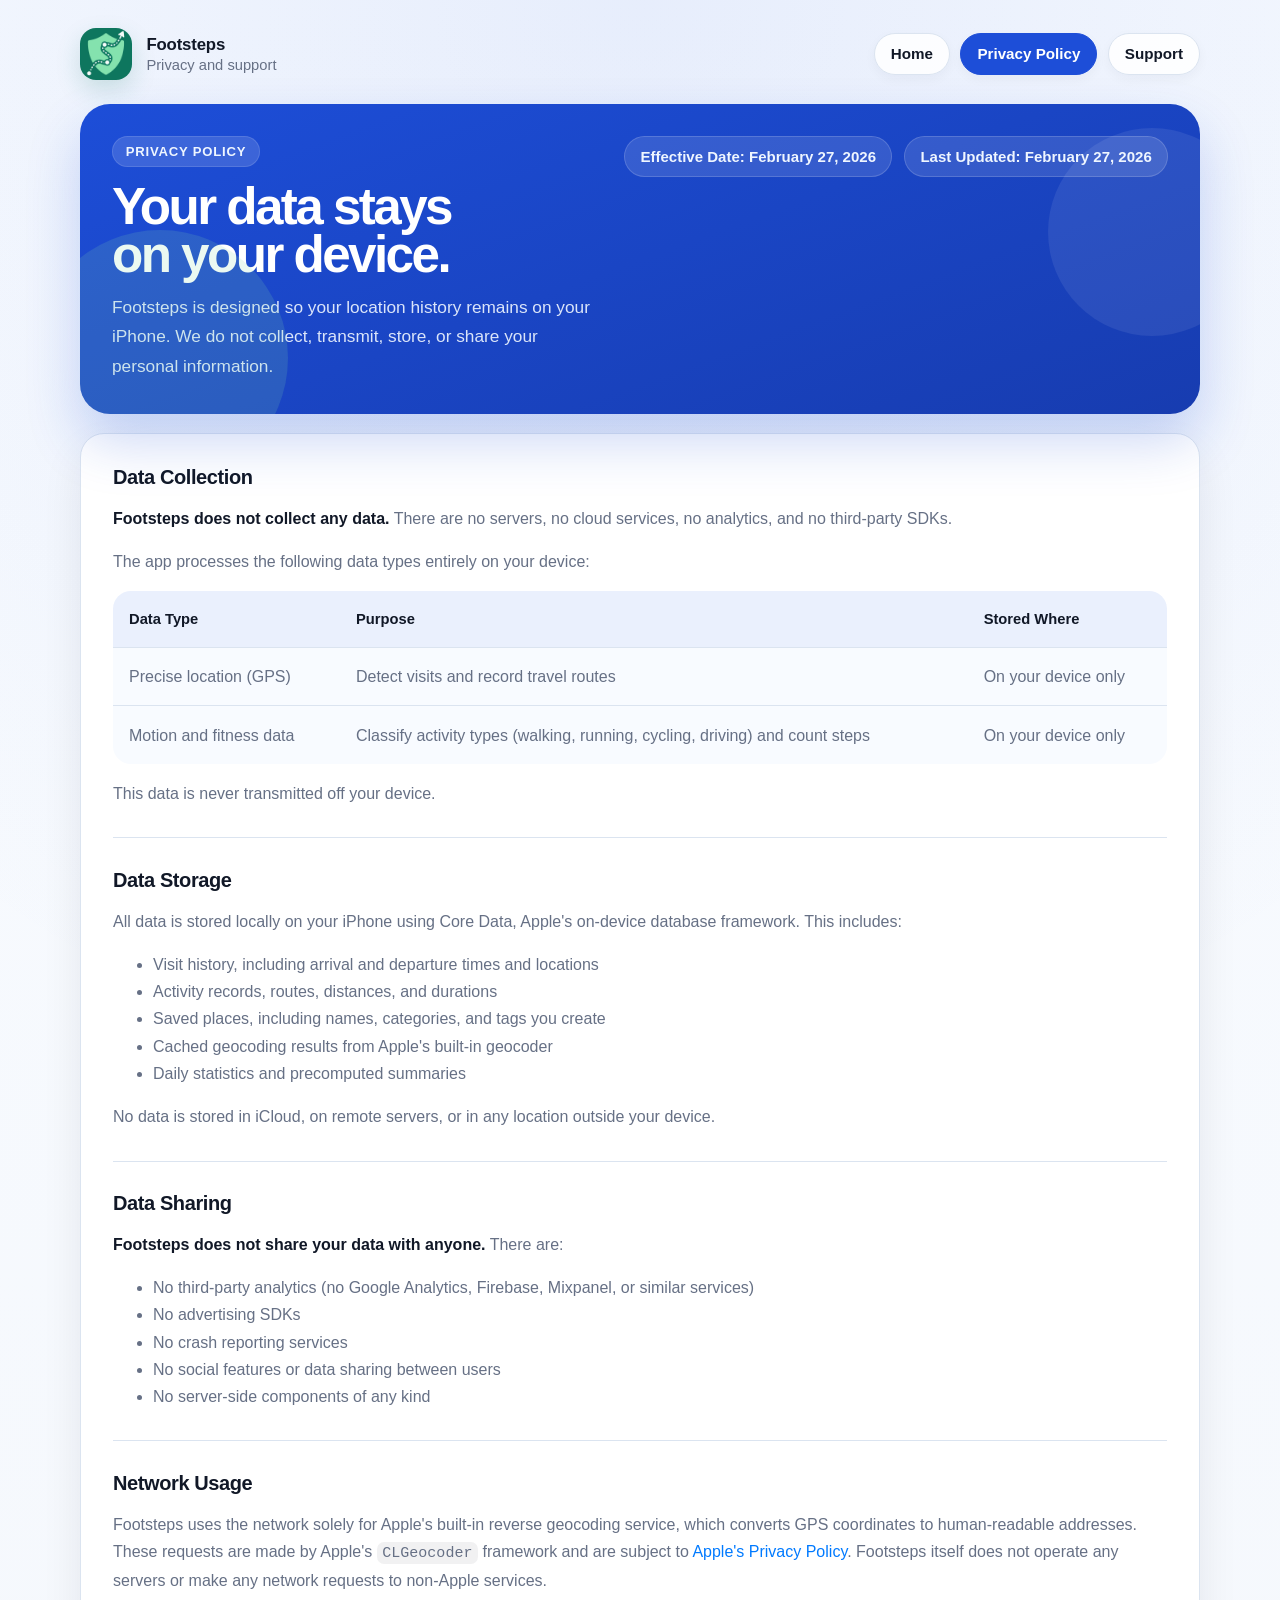
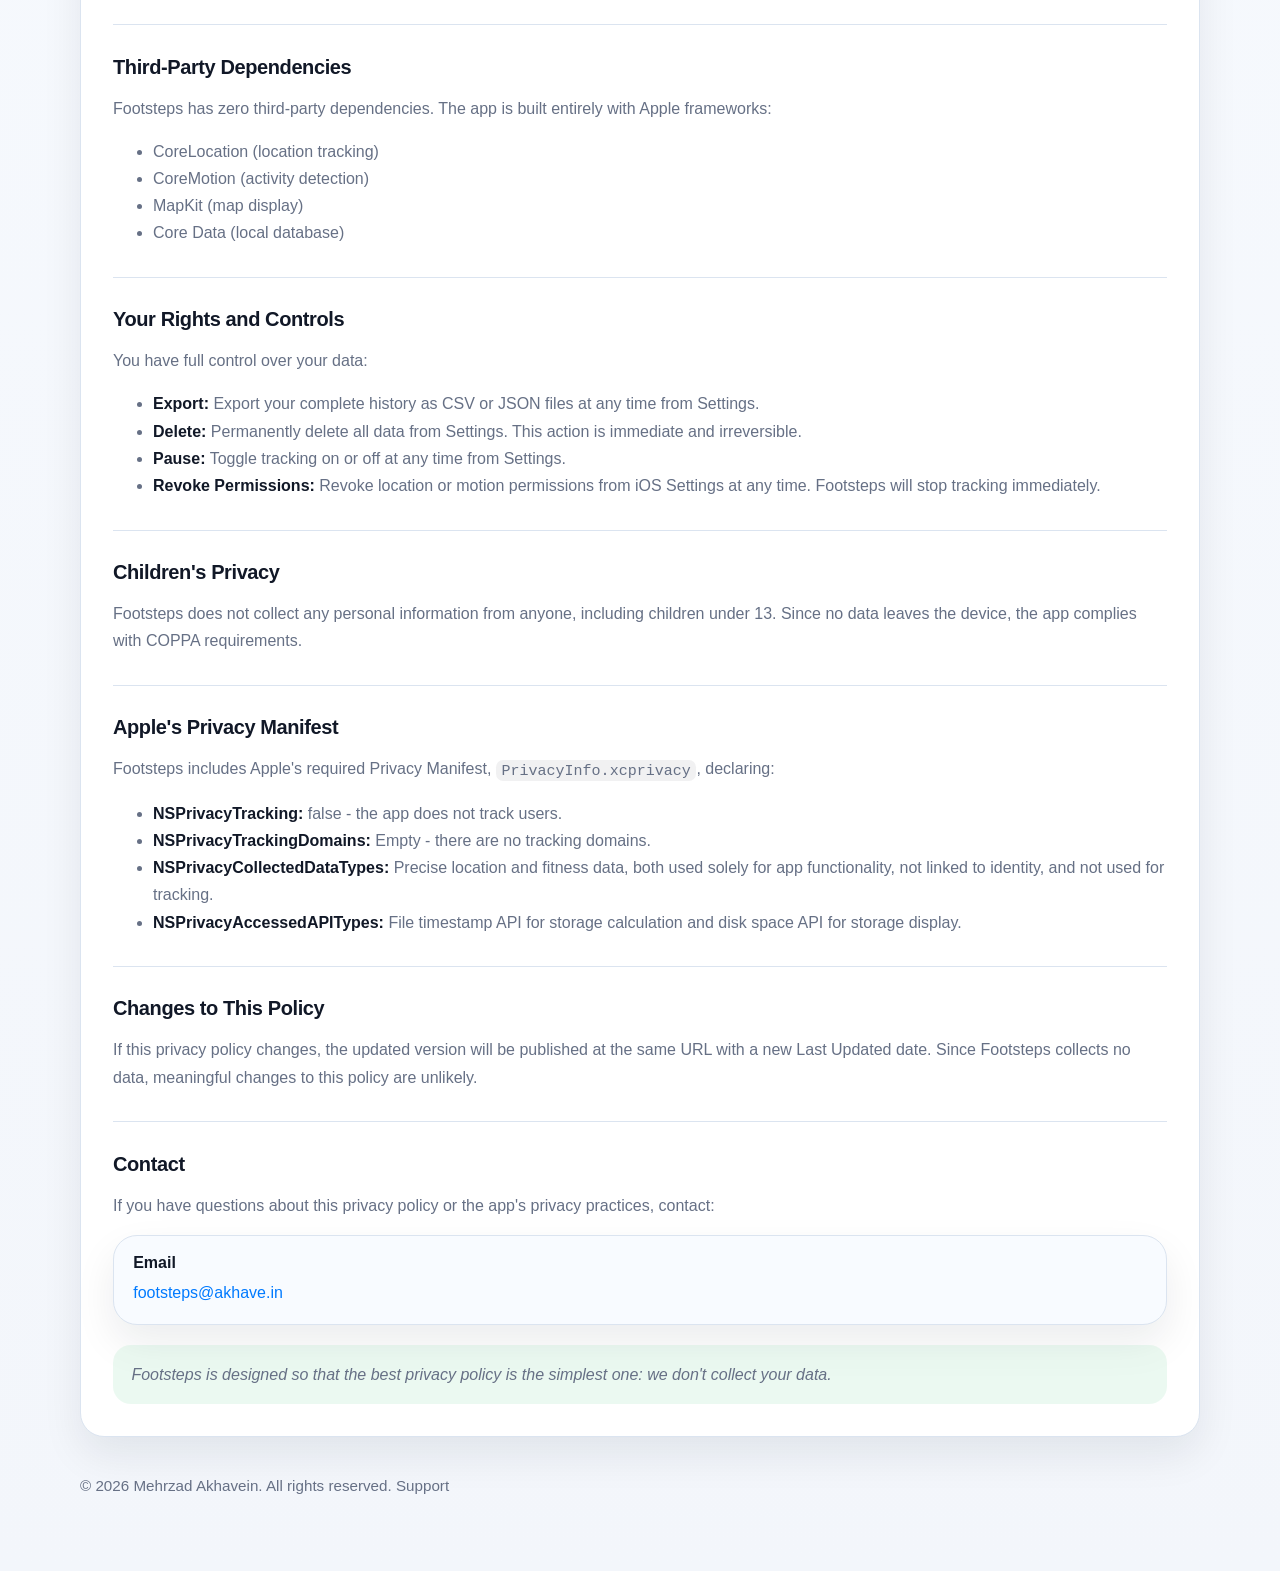
==== commit f48ae95b: "Polish public site copy" ====
--- a/privacy/index.html
+++ b/privacy/index.html
@@ -7,7 +7,7 @@
     <meta name="theme-color" content="#1D4ED8">
     <meta
       name="description"
-      content="Privacy policy for Footsteps, a privacy-first location journal."
+      content="Privacy policy for Footsteps. Learn how the app keeps your location history on your device."
     >
     <link rel="canonical" href="https://footsteps.akhave.in/privacy/">
     <link rel="icon" type="image/png" href="../assets/app-icon.png">
@@ -34,10 +34,10 @@
         <section class="page-banner">
           <div>
             <span class="eyebrow">Privacy Policy</span>
-            <h1>Built to keep your history on your device.</h1>
+            <h1>Your data stays on your device.</h1>
             <p class="lede">
-              Footsteps is a privacy-first location journal. All your data stays on your device. We
-              do not collect, transmit, store, or share any of your personal information.
+              Footsteps is designed so your location history remains on your iPhone. We do not
+              collect, transmit, store, or share your personal information.
             </p>
           </div>
           <div class="policy-meta">
@@ -176,7 +176,7 @@
 
         <section>
           <h2>Contact</h2>
-          <p>If you have questions about this privacy policy or the app&apos;s privacy practices, please contact:</p>
+          <p>If you have questions about this privacy policy or the app&apos;s privacy practices, contact:</p>
           <div class="contact-card">
             <strong>Email</strong>
             <p><a href="mailto:footsteps@akhave.in">footsteps@akhave.in</a></p>
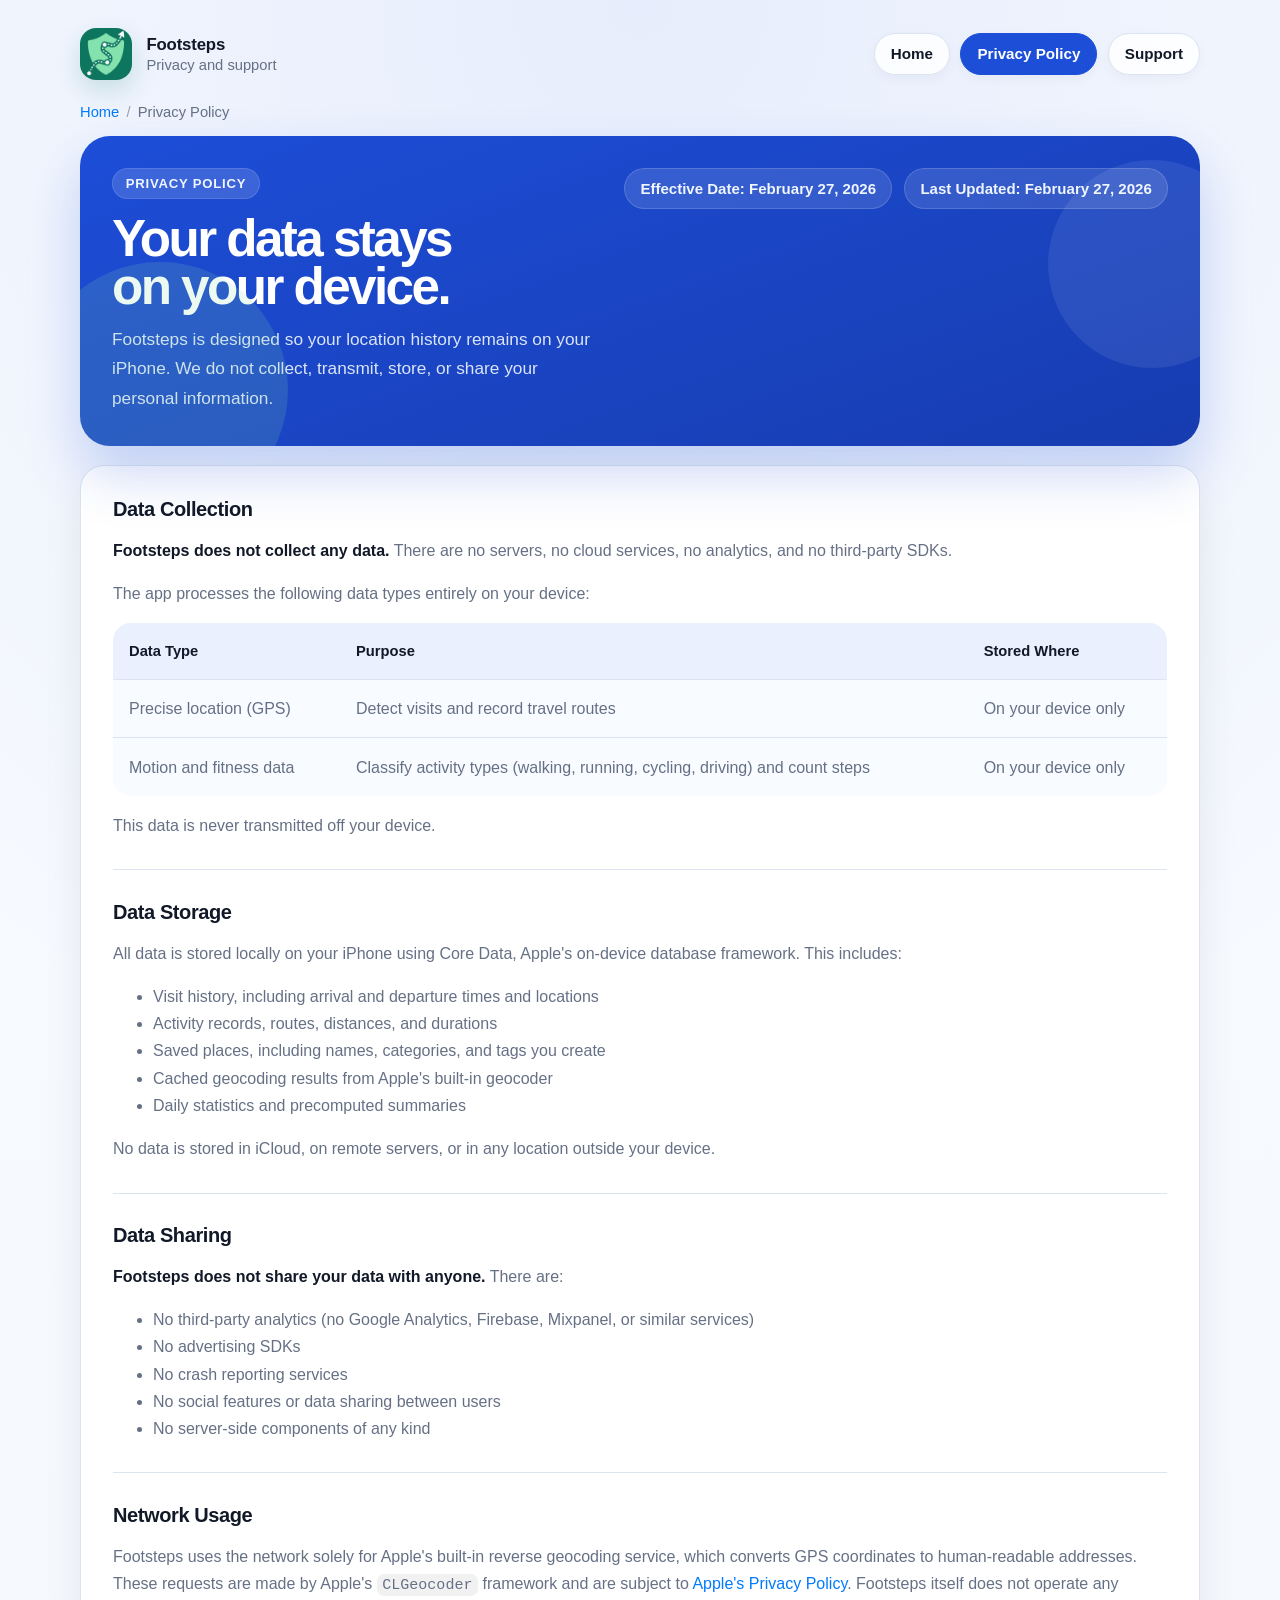
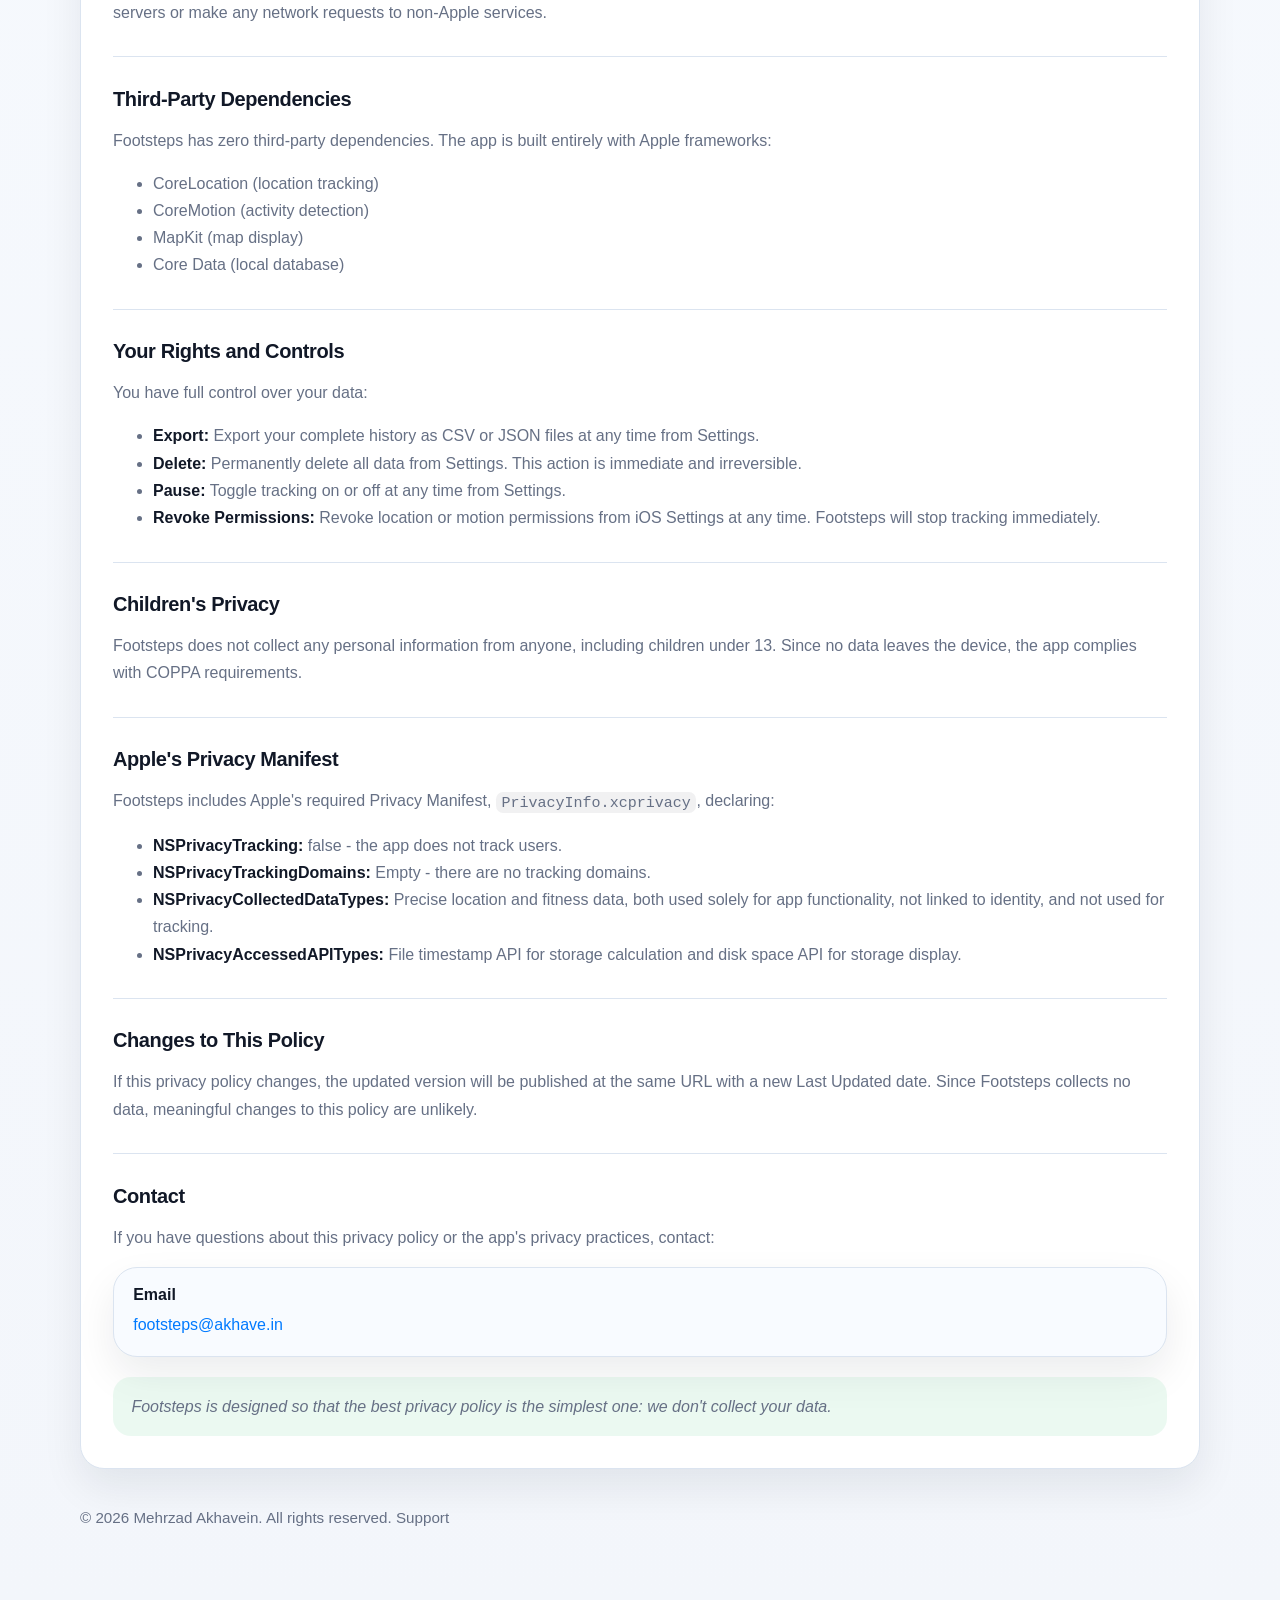
==== commit b3ded5b6: "Improve public site SEO" ====
--- a/privacy/index.html
+++ b/privacy/index.html
@@ -3,14 +3,50 @@
   <head>
     <meta charset="utf-8">
     <meta name="viewport" content="width=device-width, initial-scale=1">
-    <title>Footsteps Privacy Policy</title>
+    <title>Footsteps Privacy Policy | On-Device Location Journal</title>
     <meta name="theme-color" content="#1D4ED8">
+    <meta name="robots" content="index,follow,max-snippet:-1,max-image-preview:large,max-video-preview:-1">
     <meta
       name="description"
-      content="Privacy policy for Footsteps. Learn how the app keeps your location history on your device."
+      content="Read the Footsteps privacy policy. Footsteps keeps location history, routes, and activity data on your device and does not use analytics or ad SDKs."
     >
     <link rel="canonical" href="https://footsteps.akhave.in/privacy/">
     <link rel="icon" type="image/png" href="../assets/app-icon.png">
+    <link rel="apple-touch-icon" href="../assets/app-icon.png">
+    <meta property="og:locale" content="en_CA">
+    <meta property="og:type" content="website">
+    <meta property="og:site_name" content="Footsteps">
+    <meta property="og:title" content="Footsteps Privacy Policy">
+    <meta property="og:description" content="Read the Footsteps privacy policy. Footsteps keeps location history, routes, and activity data on your device and does not use analytics or ad SDKs.">
+    <meta property="og:url" content="https://footsteps.akhave.in/privacy/">
+    <meta property="og:image" content="https://footsteps.akhave.in/assets/app-icon.png">
+    <meta property="og:image:width" content="1024">
+    <meta property="og:image:height" content="1024">
+    <meta property="og:image:alt" content="Footsteps app icon">
+    <meta name="twitter:card" content="summary">
+    <meta name="twitter:title" content="Footsteps Privacy Policy">
+    <meta name="twitter:description" content="Read the Footsteps privacy policy. Footsteps keeps location history, routes, and activity data on your device and does not use analytics or ad SDKs.">
+    <meta name="twitter:image" content="https://footsteps.akhave.in/assets/app-icon.png">
+    <script type="application/ld+json">
+      {
+        "@context": "https://schema.org",
+        "@type": "BreadcrumbList",
+        "itemListElement": [
+          {
+            "@type": "ListItem",
+            "position": 1,
+            "name": "Home",
+            "item": "https://footsteps.akhave.in/"
+          },
+          {
+            "@type": "ListItem",
+            "position": 2,
+            "name": "Privacy Policy",
+            "item": "https://footsteps.akhave.in/privacy/"
+          }
+        ]
+      }
+    </script>
     <link rel="stylesheet" href="../styles.css">
   </head>
   <body>
@@ -29,6 +65,13 @@
           <a href="../support/">Support</a>
         </nav>
       </header>
+
+      <nav class="breadcrumbs" aria-label="Breadcrumb">
+        <ol>
+          <li><a href="../">Home</a></li>
+          <li aria-current="page">Privacy Policy</li>
+        </ol>
+      </nav>
 
       <main class="content-stack">
         <section class="page-banner">
--- a/styles.css
+++ b/styles.css
@@ -139,6 +139,28 @@
   color: #fff;
 }
 
+.breadcrumbs {
+  margin: 0 0 1rem;
+  color: var(--muted);
+  font-size: 0.92rem;
+}
+
+.breadcrumbs ol {
+  display: flex;
+  flex-wrap: wrap;
+  gap: 0.45rem;
+  align-items: center;
+  margin: 0;
+  padding: 0;
+  list-style: none;
+}
+
+.breadcrumbs li + li::before {
+  content: "/";
+  margin-right: 0.45rem;
+  color: #98a2b3;
+}
+
 .hero,
 .page-banner {
   position: relative;
@@ -366,6 +388,10 @@
   grid-column: span 5;
 }
 
+.span-12 {
+  grid-column: span 12;
+}
+
 .metric-list,
 .link-list,
 .support-list {
@@ -378,6 +404,23 @@
 .link-list li,
 .support-list li {
   margin-bottom: 0.7rem;
+}
+
+.feature-grid {
+  display: grid;
+  grid-template-columns: repeat(2, minmax(0, 1fr));
+  gap: 0.75rem;
+  margin-top: 0.9rem;
+}
+
+.feature-chip {
+  padding: 0.85rem 0.95rem;
+  border-radius: 14px;
+  background: var(--surface-alt);
+  border: 1px solid var(--surface-border);
+  color: var(--text);
+  font-weight: 600;
+  line-height: 1.45;
 }
 
 .content-stack {
@@ -527,6 +570,16 @@
   .nav a {
     flex: 1 1 100%;
   }
+
+  .span-12,
+  .span-7,
+  .span-5 {
+    grid-column: 1 / -1;
+  }
+
+  .feature-grid {
+    grid-template-columns: 1fr;
+  }
 }
 
 @media (max-width: 640px) {
